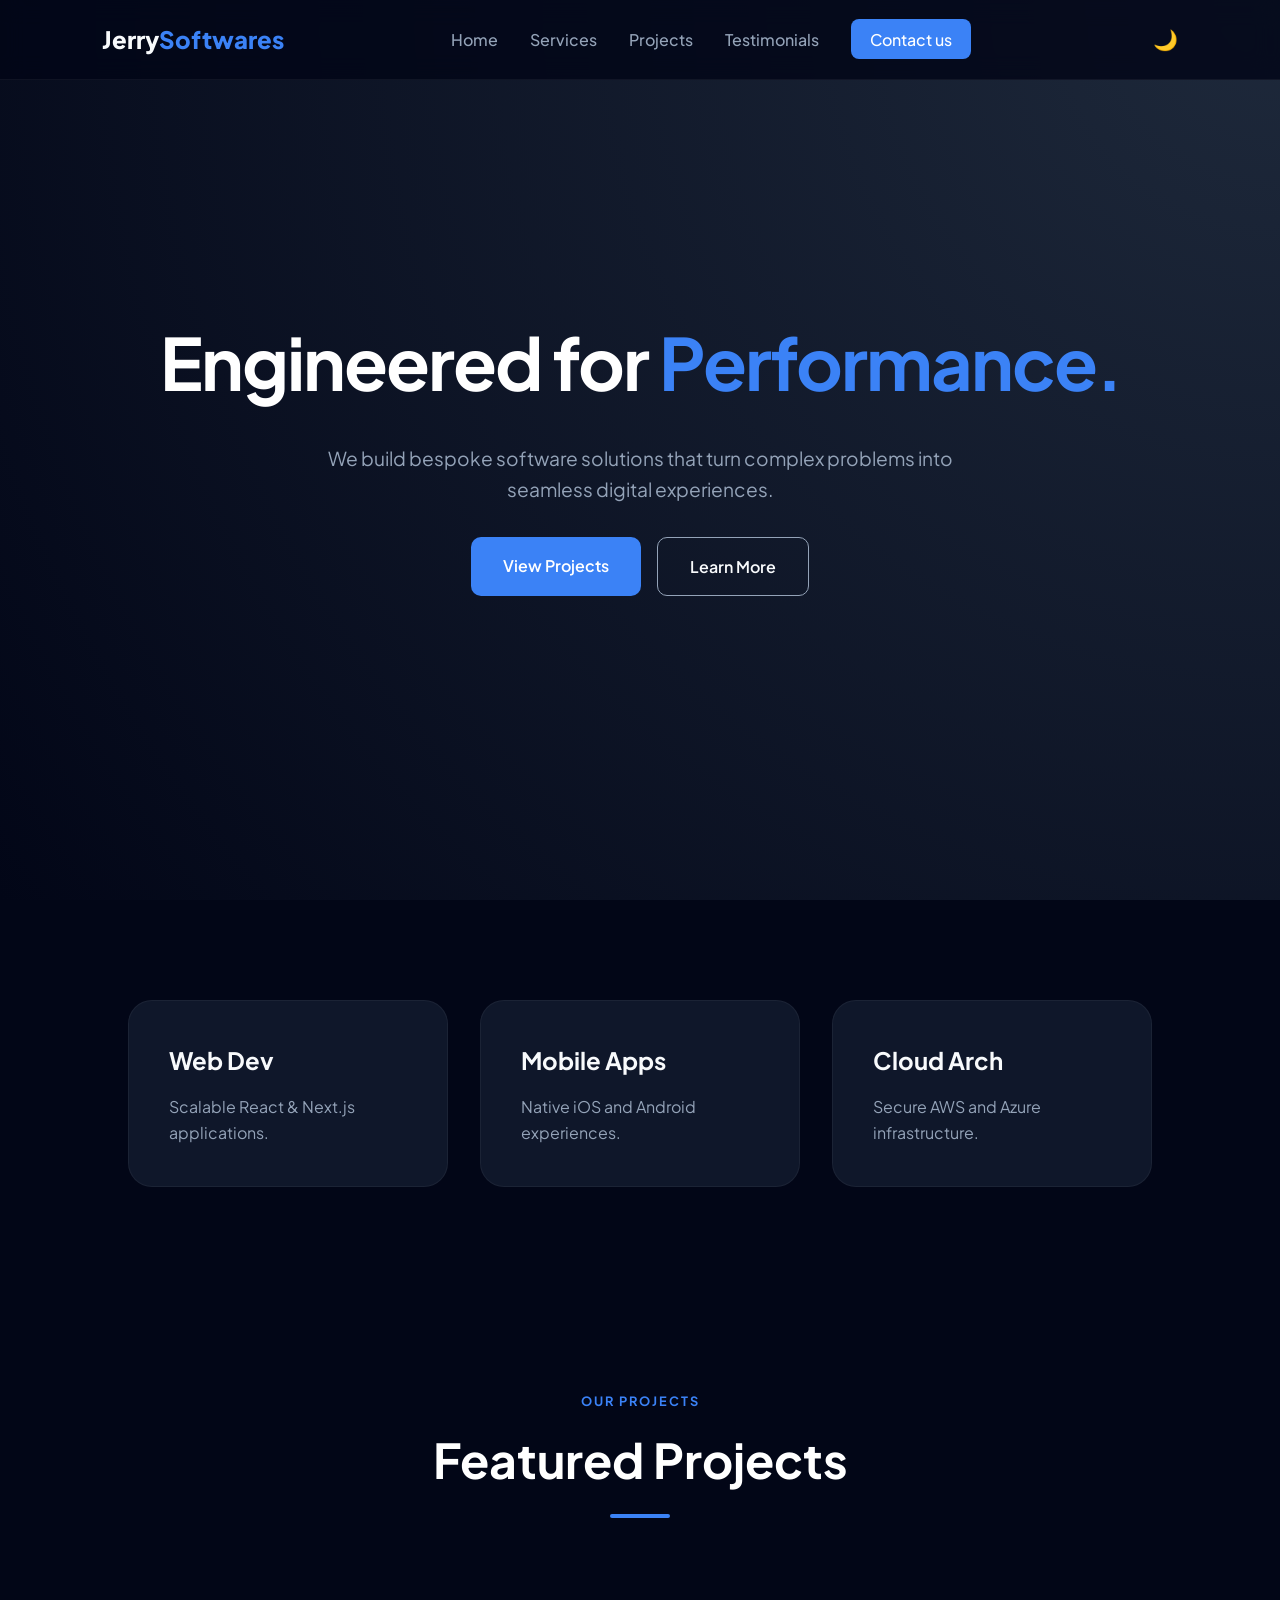
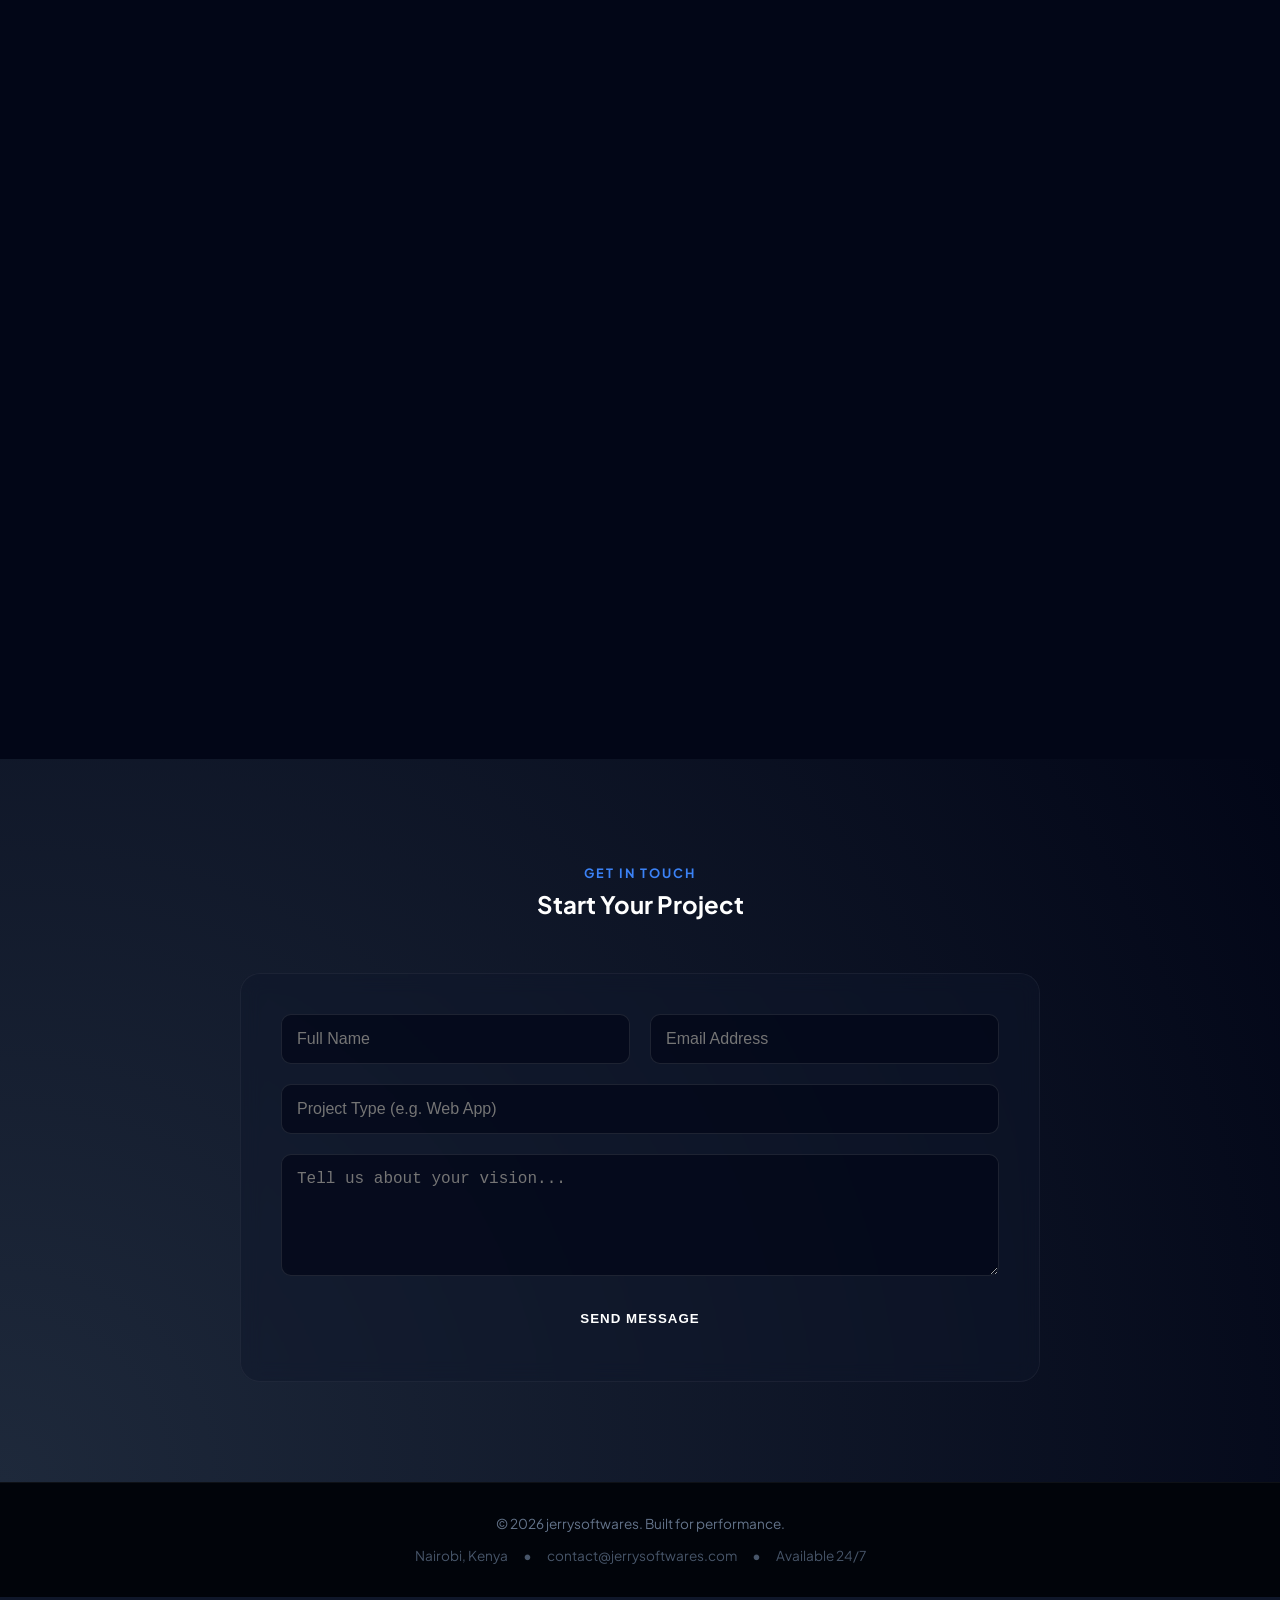
==== index.html @ 104c964c "Rename jerry.html to index.html" ====
<!DOCTYPE html>
<html lang="en">
<head>
    <meta charset="UTF-8">
    <meta name="viewport" content="width=device-width, initial-scale=1.0">
    <title>Jerry Softwares | Tech Excellence</title>
    <link rel="stylesheet" href="jerry.css">
    <link href="https://fonts.googleapis.com/css2?family=Plus+Jakarta+Sans:wght@400;600;800&display=swap" rel="stylesheet">
</head>
<body>

    <nav class="navbar">
        <a href="#" class="logo">Jerry<span>Softwares</span></a>
        <ul class="nav-links" id="nav-links">
            <li><a href="#home">Home</a></li>
            <li><a href="#services">Services</a></li>
             <li><a href="#project.html">Projects</a></li>
              <li><a href="#Testimonials">Testimonials</a></li>
            <li><a href="#contact" class="btn-nav">Contact us</a></li>
        </ul>
<!-- Theme toggle button -->
<button id="theme-toggle" class="theme-btn">🌙</button>


        <div class="menu-toggle" id="mobile-menu">
            <span class="bar"></span>
            <span class="bar"></span>
            <span class="bar"></span>
        </div>
    </nav>

    <header class="hero" id="home">
        <div class="hero-container">
            <h1>Engineered for <span class="accent">Performance.</span></h1>
            <p>We build bespoke software solutions that turn complex problems into seamless digital experiences.</p>
            <div class="hero-btns">
                <a href="#" class="btn-primary">View Projects</a>
                <a href="#" class="btn-secondary">Learn More</a>
            </div>
        </div>
    </header>

    <section class="services" id="services">
        <div class="card">
            <h3>Web Dev</h3>
            <p>Scalable React & Next.js applications.</p>
        </div>
        <div class="card">
            <h3>Mobile Apps</h3>
            <p>Native iOS and Android experiences.</p>
        </div>
        <div class="card">
            <h3>Cloud Arch</h3>
            <p>Secure AWS and Azure infrastructure.</p>
        </div>
    </section>


    <!-----project section-->

    <section class="projects" id="portfolio">
    <div class="projects-header">
        <span class="badge">Our PROJECTS</span>
        <h1>Featured Projects</h1>
        <div class="heading-line"></div>
    </div>

    <div class="projects-grid">
        <div class="project-card">
            <div class="project-image" style="background-image: url('https://images.unsplash.com/photo-1460925895917-afdab827c52f?auto=format&fit=crop&q=80&w=500')"></div>
            <div class="project-overlay">
                <div class="project-info">
                    <h3>FinTech Dashboard</h3>
                    <p>Web Application</p>
                    <a href="#" class="view-btn">View Case Study</a>
                </div>
            </div>
        </div>

        <div class="project-card">
            <div class="project-image" style="background-image: url('https://images.unsplash.com/photo-1512941937669-90a1b58e7e9c?auto=format&fit=crop&q=80&w=500')"></div>
            <div class="project-overlay">
                <div class="project-info">
                    <h3>E-Commerce Mobile</h3>
                    <p>iOS & Android</p>
                    <a href="#" class="view-btn">View Case Study</a>
                </div>
            </div>
        </div>

        <div class="project-card">
            <div class="project-image" style="background-image: url('https://images.unsplash.com/photo-1551288049-bebda4e38f71?auto=format&fit=crop&q=80&w=500')"></div>
            <div class="project-overlay">
                <div class="project-info">
                    <h3>AI Analytics Tool</h3>
                    <p>SaaS Platform</p>
                    <a href="#" class="view-btn">View Case Study</a>
                </div>
            </div>
        </div>
    </div>
</section>

    <script src="Jerry.js"></script>

    <!----Contact section-->

    <section class="contact" id="contact">
    <div class="contact-header">
        <span class="badge">Get In Touch</span>
        <h1>Start Your Project</h1>
    </div>

    <div class="contact-container">
        <form id="contact-form">
            <div class="input-group">
                <input type="text" id="name" required placeholder="Full Name">
                <input type="email" id="email" required placeholder="Email Address">
            </div>
            <input type="text" id="subject" placeholder="Project Type (e.g. Web App)">
            <textarea id="message" rows="5" required placeholder="Tell us about your vision..."></textarea>
            <button type="submit" class="submit-btn">Send Message</button>
        </form>
    </div>
</section>

    <!------Footer section-->

    <footer>
    <div class="footer-content">
        <p>&copy; 2026 jerrysoftwares. Built for performance.</p>
        <div class="footer-info">
            <span>Nairobi, Kenya</span>
            <span class="dot">•</span>
            <span>contact@jerrysoftwares.com</span>
            <span class="dot">•</span>
            <span>Available 24/7</span>
        </div>
    </div>
</footer>
</body>
</html>
---- jerry.css ----
:root {
    --bg: #020617;
    --card-bg: #0f172a;
    --primary: #3b82f6;
    --text-main: #f8fafc;
    --text-dim: #94a3b8;
    --nav-height: 80px;
}

* {
    margin: 0;
    padding: 0;
    box-sizing: border-box;
}

html {
    scroll-behavior: smooth;
}

body {
    font-family: 'Plus Jakarta Sans', sans-serif;
    background-color: var(--bg);
    color: var(--text-main);
    line-height: 1.6;
}

/* Navbar */
.navbar {
    height: var(--nav-height);
    display: flex;
    justify-content: space-between;
    align-items: center;
    padding: 0 8%;
    position: fixed;
    top: 0;
    width: 100%;
    background: rgba(2, 6, 23, 0.8);
    backdrop-filter: blur(12px);
    z-index: 1000;
    border-bottom: 1px solid rgba(255, 255, 255, 0.05);
}

.logo {
    font-size: 1.5rem;
    font-weight: 800;
    text-decoration: none;
    color: var(--text-main);
}

.logo span { color: var(--primary); }

.nav-links {
    display: flex;
    list-style: none;
    gap: 2rem;
    align-items: center;
}

.nav-links a {
    text-decoration: none;
    color: var(--text-dim);
    font-weight: 500;
    transition: 0.3s;
}

.nav-links a:hover { color: var(--primary); }

.btn-nav {
    background: var(--primary);
    color: white !important;
    padding: 0.6rem 1.2rem;
    border-radius: 8px;
}

/* Hero Section */
.hero {
    height: 100vh;
    display: flex;
    align-items: center;
    justify-content: center;
    text-align: center;
    padding: 0 5%;
    background: radial-gradient(circle at top right, #1e293b, #020617);
}

.hero h1 {
    font-size: clamp(2.5rem, 6vw, 4.5rem);
    margin-bottom: 1.5rem;
    letter-spacing: -2px;
}

.accent { color: var(--primary); }

.hero p {
    color: var(--text-dim);
    font-size: 1.2rem;
    max-width: 700px;
    margin: 0 auto 2rem;
}

.hero-btns {
    display: flex;
    gap: 1rem;
    justify-content: center;
}

.btn-primary, .btn-secondary {
    padding: 1rem 2rem;
    border-radius: 10px;
    text-decoration: none;
    font-weight: 600;
    transition: 0.3s;
}

.btn-primary { background: var(--primary); color: white; }
.btn-secondary { border: 1px solid var(--text-dim); color: var(--text-main); }

/* Responsive Grid for Services */
.services {
    display: grid;
    grid-template-columns: repeat(auto-fit, minmax(300px, 1fr));
    gap: 2rem;
    padding: 5rem 8%;
}

.card {
    background: var(--card-bg);
    padding: 2.5rem;
    border-radius: 20px;
    border: 1px solid rgba(255, 255, 255, 0.05);
    transition: 0.3s;
}

.card:hover {
    transform: translateY(-10px);
    border-color: var(--primary);
}

/* Mobile Menu Toggle */
.menu-toggle {
    display: none;
    cursor: pointer;
}

.bar {
    display: block;
    width: 25px;
    height: 3px;
    margin: 5px;
    background-color: white;
    transition: 0.3s;
}

@media (max-width: 768px) {
    .menu-toggle { display: block; }
    .nav-links {
        position: absolute;
        top: 80px;
        left: -100%;
        flex-direction: column;
        background: var(--bg);
        width: 100%;
        text-align: center;
        transition: 0.4s;
        padding: 2rem 0;
    }
    .nav-links.active { left: 0; }
    .hero-btns { flex-direction: column; }
}

/* Section Layout */
.services {
    padding: 100px 10%;
    background-color: #020617; /* Deep Navy/Black */
    color: white;
}

/* Heading Styling */
.services-header {
    text-align: center;
    margin-bottom: 60px;
}

.subtitle {
    color: #3b82f6;
    text-transform: uppercase;
    letter-spacing: 2px;
    font-weight: 700;
    font-size: 0.8rem;
    margin-bottom: 10px;
}

.services-header h1 {
    font-size: clamp(2rem, 5vw, 3rem);
    font-weight: 800;
    margin: 0;
}

.underline {
    width: 50px;
    height: 4px;
    background: #3b82f6;
    margin: 15px auto 0;
    border-radius: 10px;
}

/* The Grid System */
.services-grid {
    display: grid;
    /* Automatically creates columns based on screen width */
    grid-template-columns: repeat(auto-fit, minmax(300px, 1fr));
    gap: 30px;
}

/* Card Styling */
.card {
    background: #0f172a;
    padding: 40px;
    border-radius: 24px;
    border: 1px solid rgba(255, 255, 255, 0.05);
    transition: all 0.4s cubic-bezier(0.175, 0.885, 0.32, 1.275);
    text-align: left;
}

.card:hover {
    transform: translateY(-12px);
    border-color: #3b82f6;
    box-shadow: 0 20px 40px rgba(0, 0, 0, 0.4);
}

.icon-box {
    font-size: 2rem;
    background: rgba(59, 130, 246, 0.1);
    width: 60px;
    height: 60px;
    display: flex;
    align-items: center;
    justify-content: center;
    border-radius: 12px;
    margin-bottom: 25px;
}

.card h3 {
    font-size: 1.5rem;
    margin-bottom: 15px;
    color: #f8fafc;
}

.card p {
    color: #94a3b8;
    line-height: 1.6;
}

/*projects*/
/* Projects Section */
.projects {
    padding: 100px 8%;
    background: #020617;
}

.projects-header {
    text-align: center;
    margin-bottom: 60px;
}

/* Re-using the header styles from services for consistency */
.badge { color: #3b82f6; font-weight: 700; letter-spacing: 2px; text-transform: uppercase; font-size: 0.8rem; }
.projects-header h1 { color: white; font-size: 3rem; margin-top: 10px; }
.heading-line { width: 60px; height: 4px; background: #3b82f6; margin: 15px auto; border-radius: 10px; }

/* The Portfolio Grid */
.projects-grid {
    display: grid;
    grid-template-columns: repeat(auto-fit, minmax(350px, 1fr));
    gap: 25px;
}

.project-card {
    position: relative;
    border-radius: 20px;
    overflow: hidden;
    aspect-ratio: 16 / 10;
    cursor: pointer;
}

.project-image {
    width: 100%;
    height: 100%;
    background-size: cover;
    background-position: center;
    transition: transform 0.6s cubic-bezier(0.165, 0.84, 0.44, 1);
}

.project-card:hover .project-image {
    transform: scale(1.1);
}

/* Hover Overlay */
.project-overlay {
    position: absolute;
    top: 0;
    left: 0;
    width: 100%;
    height: 100%;
    background: linear-gradient(to top, rgba(15, 23, 42, 0.9), transparent);
    display: flex;
    align-items: flex-end;
    padding: 30px;
    opacity: 0;
    transition: opacity 0.3s ease;
}

.project-card:hover .project-overlay {
    opacity: 1;
}

.project-info h3 {
    color: white;
    font-size: 1.5rem;
    margin-bottom: 5px;
    transform: translateY(20px);
    transition: transform 0.4s ease;
}

.project-info p {
    color: #3b82f6;
    font-weight: 600;
    margin-bottom: 15px;
    transform: translateY(20px);
    transition: transform 0.4s ease 0.1s;
}

.project-card:hover h3, 
.project-card:hover p {
    transform: translateY(0);
}

.view-btn {
    color: white;
    text-decoration: none;
    font-size: 0.9rem;
    border-bottom: 1px solid #3b82f6;
    padding-bottom: 2px;
}

/* Mobile Fix */
@media (max-width: 480px) {
    .projects-grid {
        grid-template-columns: 1fr;
    }
}

/*contact section*/

.contact {
    padding: 100px 8%;
    background: radial-gradient(circle at bottom left, #1e293b, #020617);
}

.contact-header { text-align: center; margin-bottom: 50px; }

.contact-container {
    max-width: 800px;
    margin: 0 auto;
    background: rgba(15, 23, 42, 0.5);
    padding: 40px;
    border-radius: 20px;
    border: 1px solid rgba(255, 255, 255, 0.05);
    backdrop-filter: blur(10px);
}

#contact-form { display: flex; flex-direction: column; gap: 20px; }

.input-group {
    display: grid;
    grid-template-columns: 1fr 1fr;
    gap: 20px;
}

input, textarea {
    width: 100%;
    padding: 15px;
    background: rgba(2, 6, 23, 0.7);
    border: 1px solid rgba(255, 255, 255, 0.1);
    border-radius: 10px;
    color: white;
    font-size: 1rem;
    transition: 0.3s;
}

input:focus, textarea:focus {
    outline: none;
    border-color: var(--blue);
    box-shadow: 0 0 15px rgba(59, 130, 246, 0.2);
}

.submit-btn {
    background: var(--blue);
    color: white;
    padding: 15px;
    border: none;
    border-radius: 10px;
    font-weight: 700;
    cursor: pointer;
    transition: 0.3s;
    text-transform: uppercase;
    letter-spacing: 1px;
}

.submit-btn:hover {
    background: #2563eb;
    transform: translateY(-2px);
    box-shadow: 0 5px 15px rgba(37, 99, 235, 0.4);
}

/* Mobile Responsiveness */
@media (max-width: 600px) {
    .input-group { grid-template-columns: 1fr; }
    .contact-container { padding: 25px; }
}

/*footer section*/
footer {
    text-align: center;
    padding: 30px 8%;
    border-top: 1px solid rgba(255, 255, 255, 0.05);
    background: #01040a;
}

.footer-content {
    display: flex;
    flex-direction: column;
    gap: 10px;
    color: #64748b;
    font-size: 0.85rem;
}

.footer-info {
    display: flex;
    justify-content: center;
    gap: 15px;
    color: #475569;
}

.dot {
    color: var(--blue);
    font-weight: bold;
}

/* Responsive Footer */
@media (max-width: 600px) {
    .footer-info {
        flex-direction: column;
        gap: 5px;
    }
    .dot { display: none; }
}


/*toggleTheme*/

/* Default Dark */
body {
    background-color: #0f172a;
    color: white;
    transition: background-color 0.3s ease, color 0.3s ease;
}

/* Light Mode */
body.light-theme {
    background-color: #ffffff;
    color: #111111;
}

/* Mobile nav active */
.nav-active {
    display: block;
}

/* Theme button */
.theme-btn {
    background: none;
    border: none;
    font-size: 20px;
    cursor: pointer;
    margin-left: 15px;
}
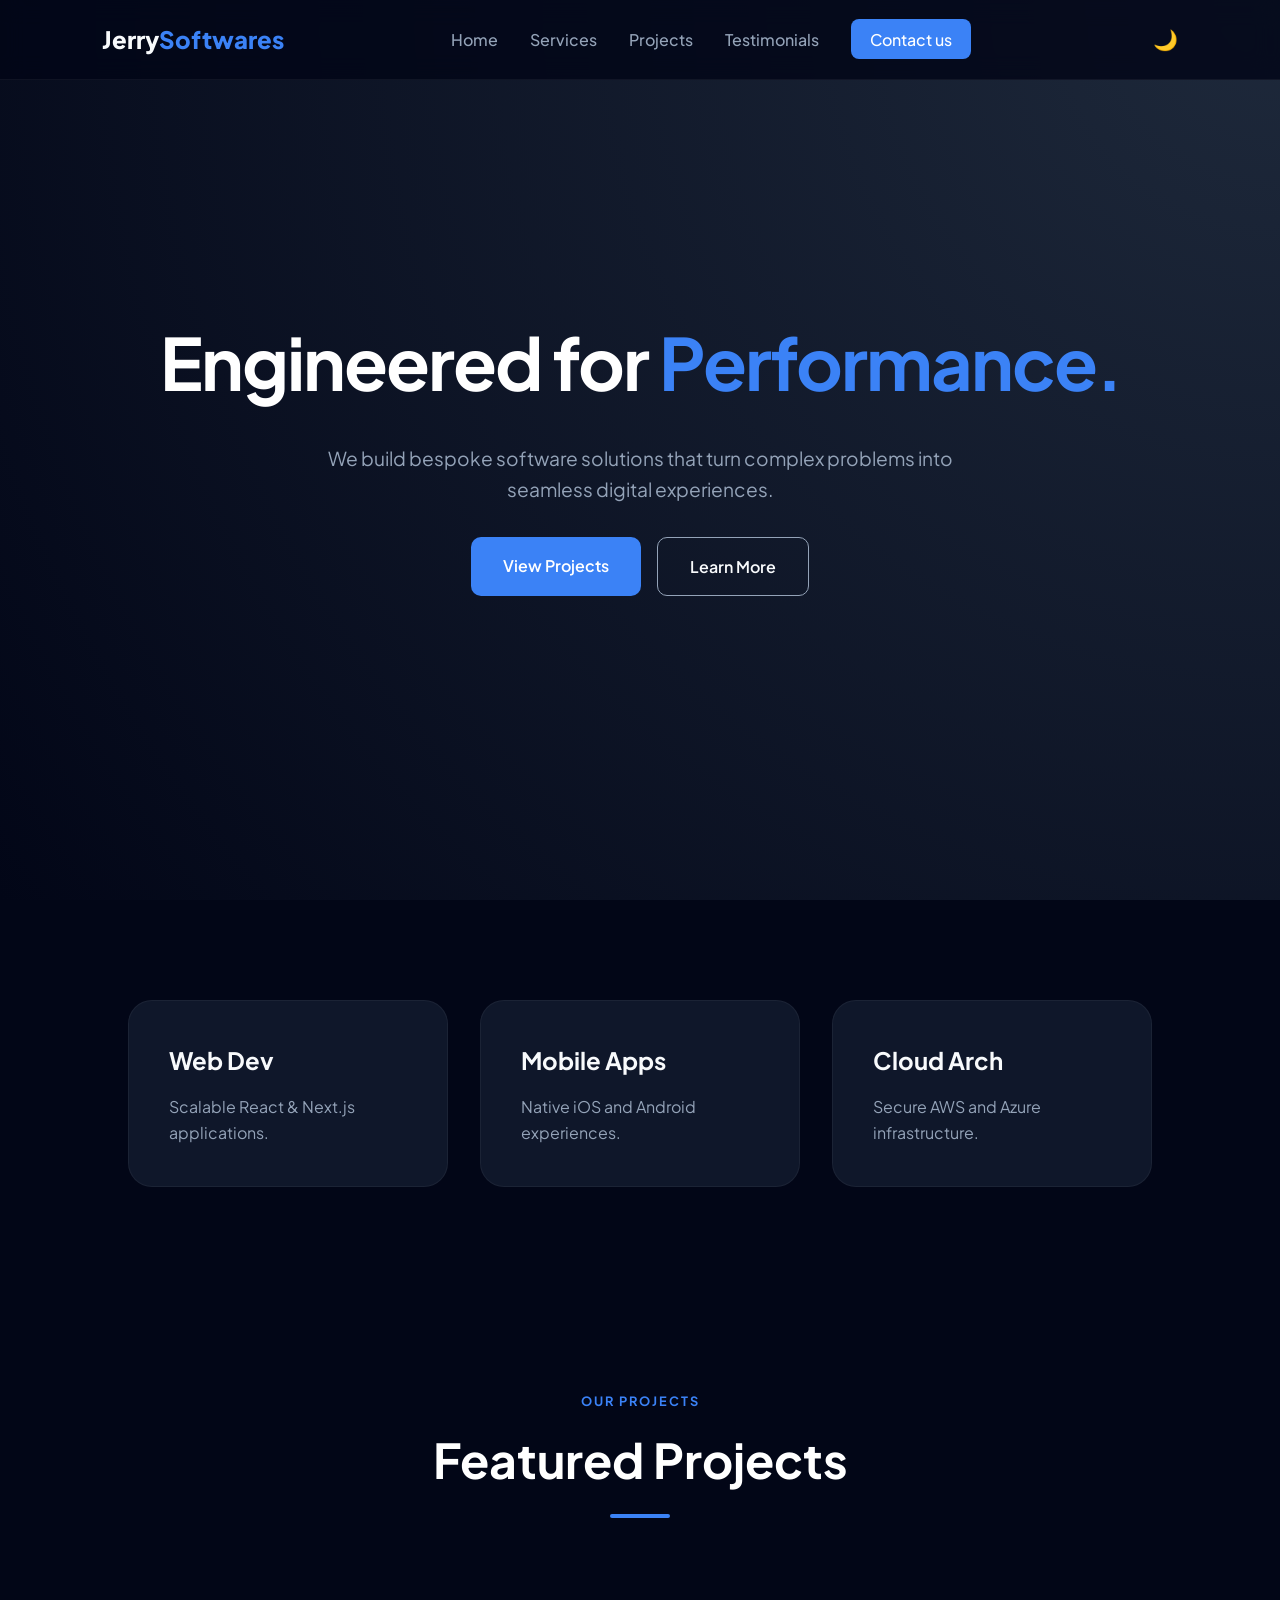
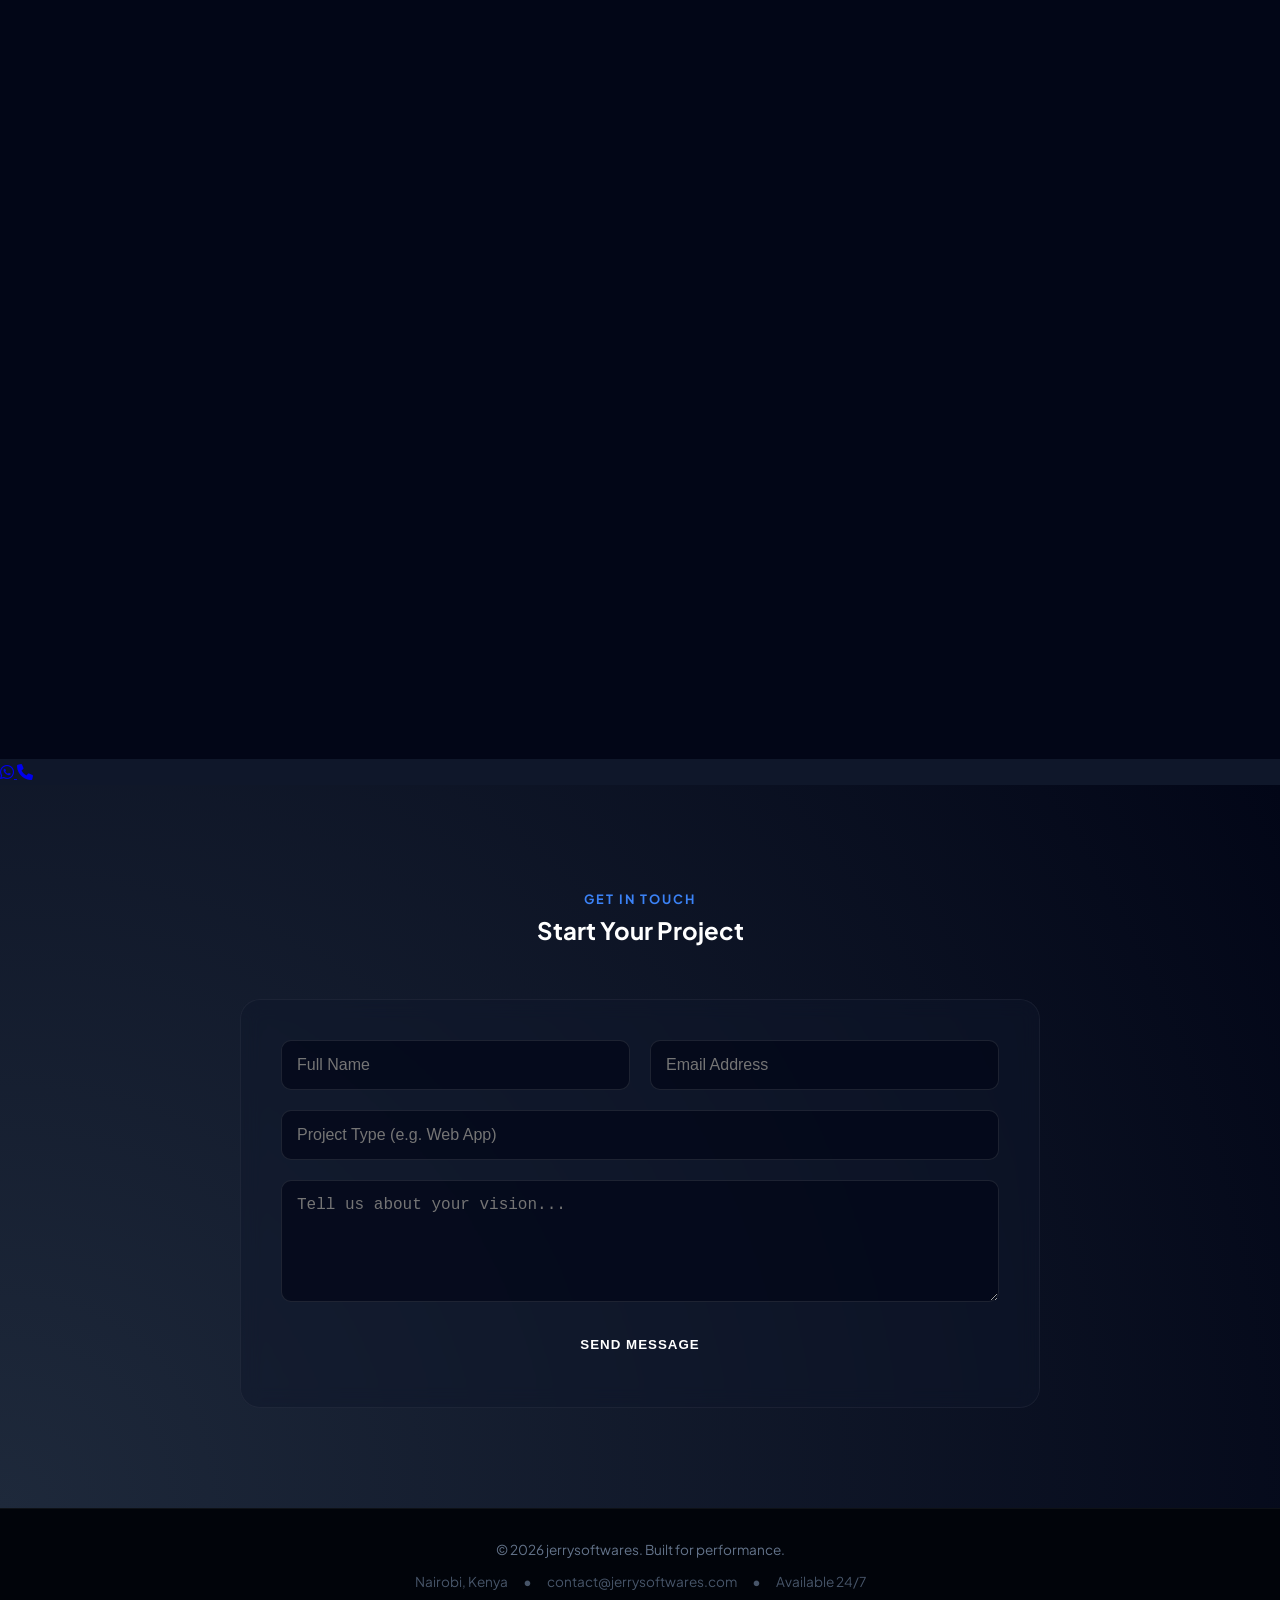
==== commit 13013c56: "Add floating contact buttons for WhatsApp and phone" ====
--- a/index.html
+++ b/index.html
@@ -100,6 +100,17 @@
         </div>
     </div>
 </section>
+    
+<!---call sections-->
+<div class="floating-contact">
+        <a href="https://wa.me/254XXXXXXXXX" class="floating-btn whatsapp" target="_blank" title="Chat on WhatsApp">
+            <i class="fab fa-whatsapp"></i>
+        </a>
+        <a href="tel:+254XXXXXXXXX" class="floating-btn phone" title="Call Us">
+            <i class="fas fa-phone"></i>
+        </a>
+    </div>
+    <link rel="stylesheet" href="https://cdnjs.cloudflare.com/ajax/libs/font-awesome/6.0.0/css/all.min.css">
 
     <script src="Jerry.js"></script>
 
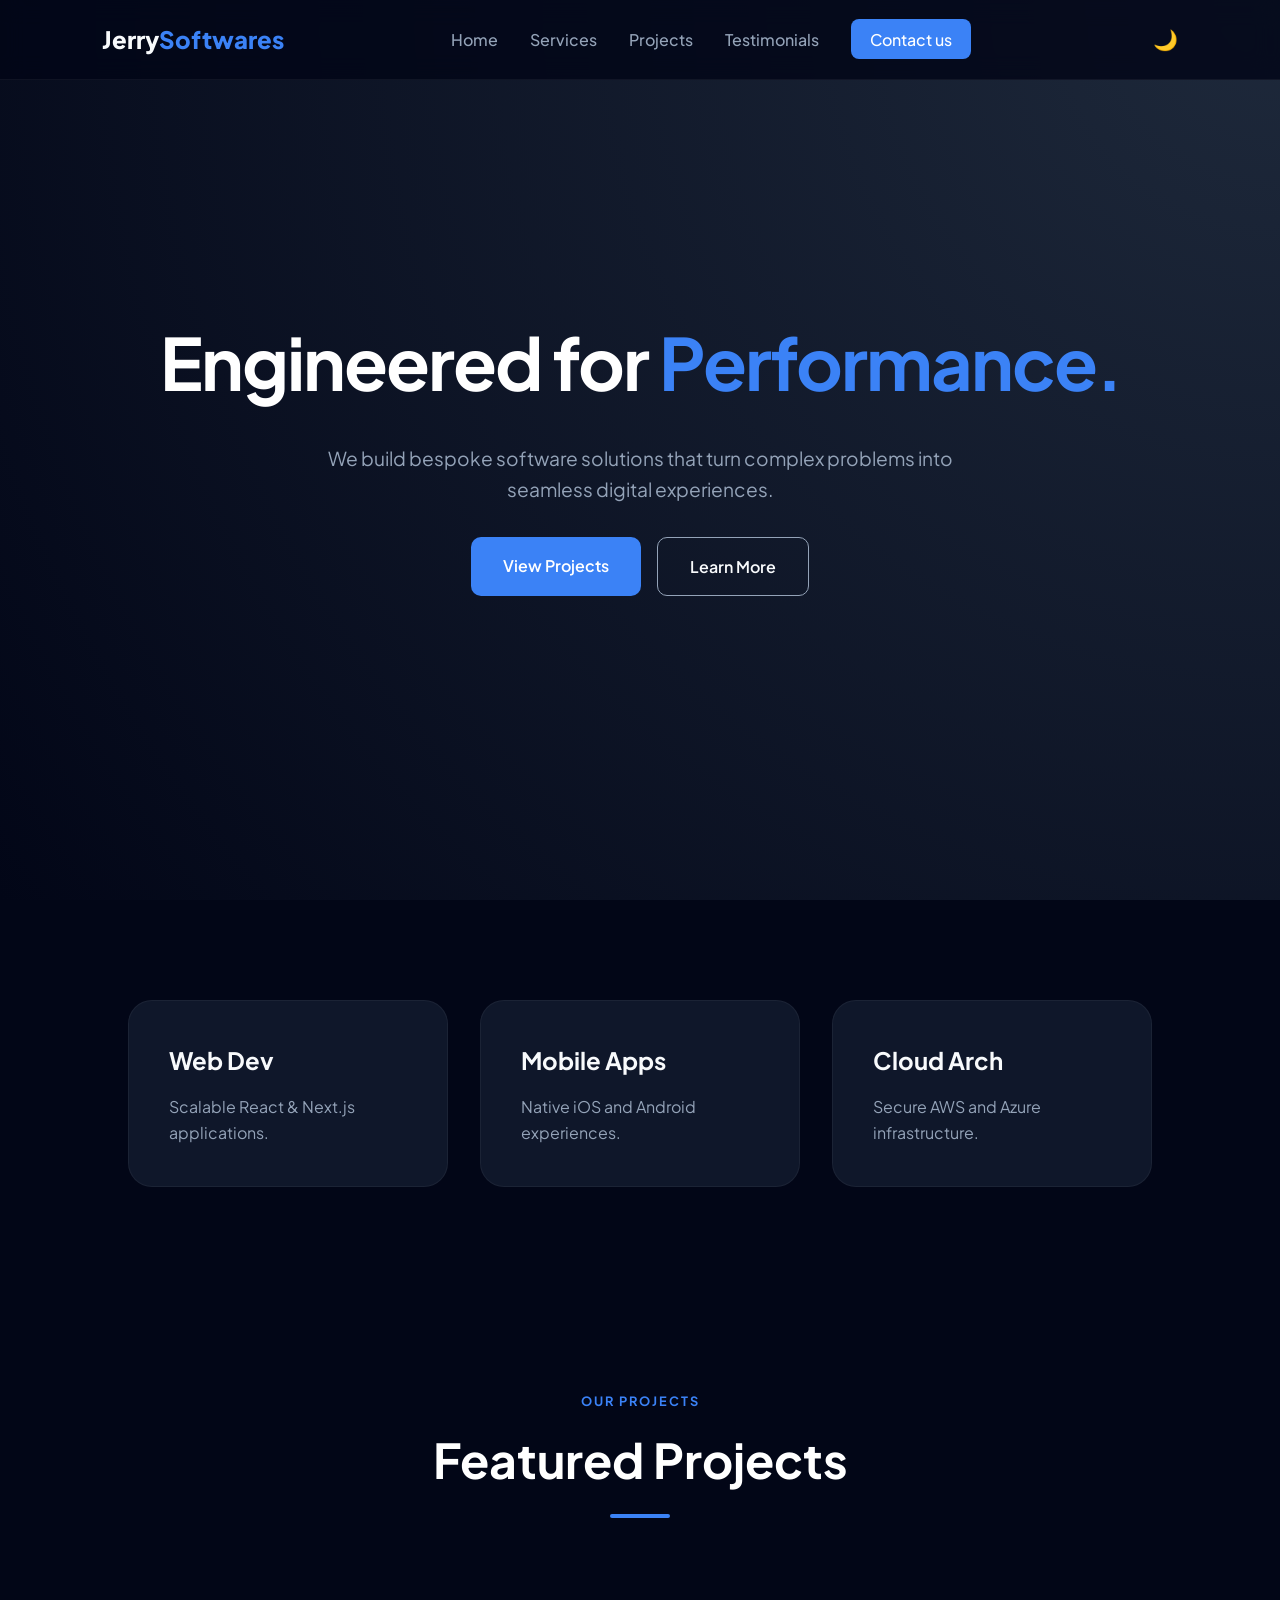
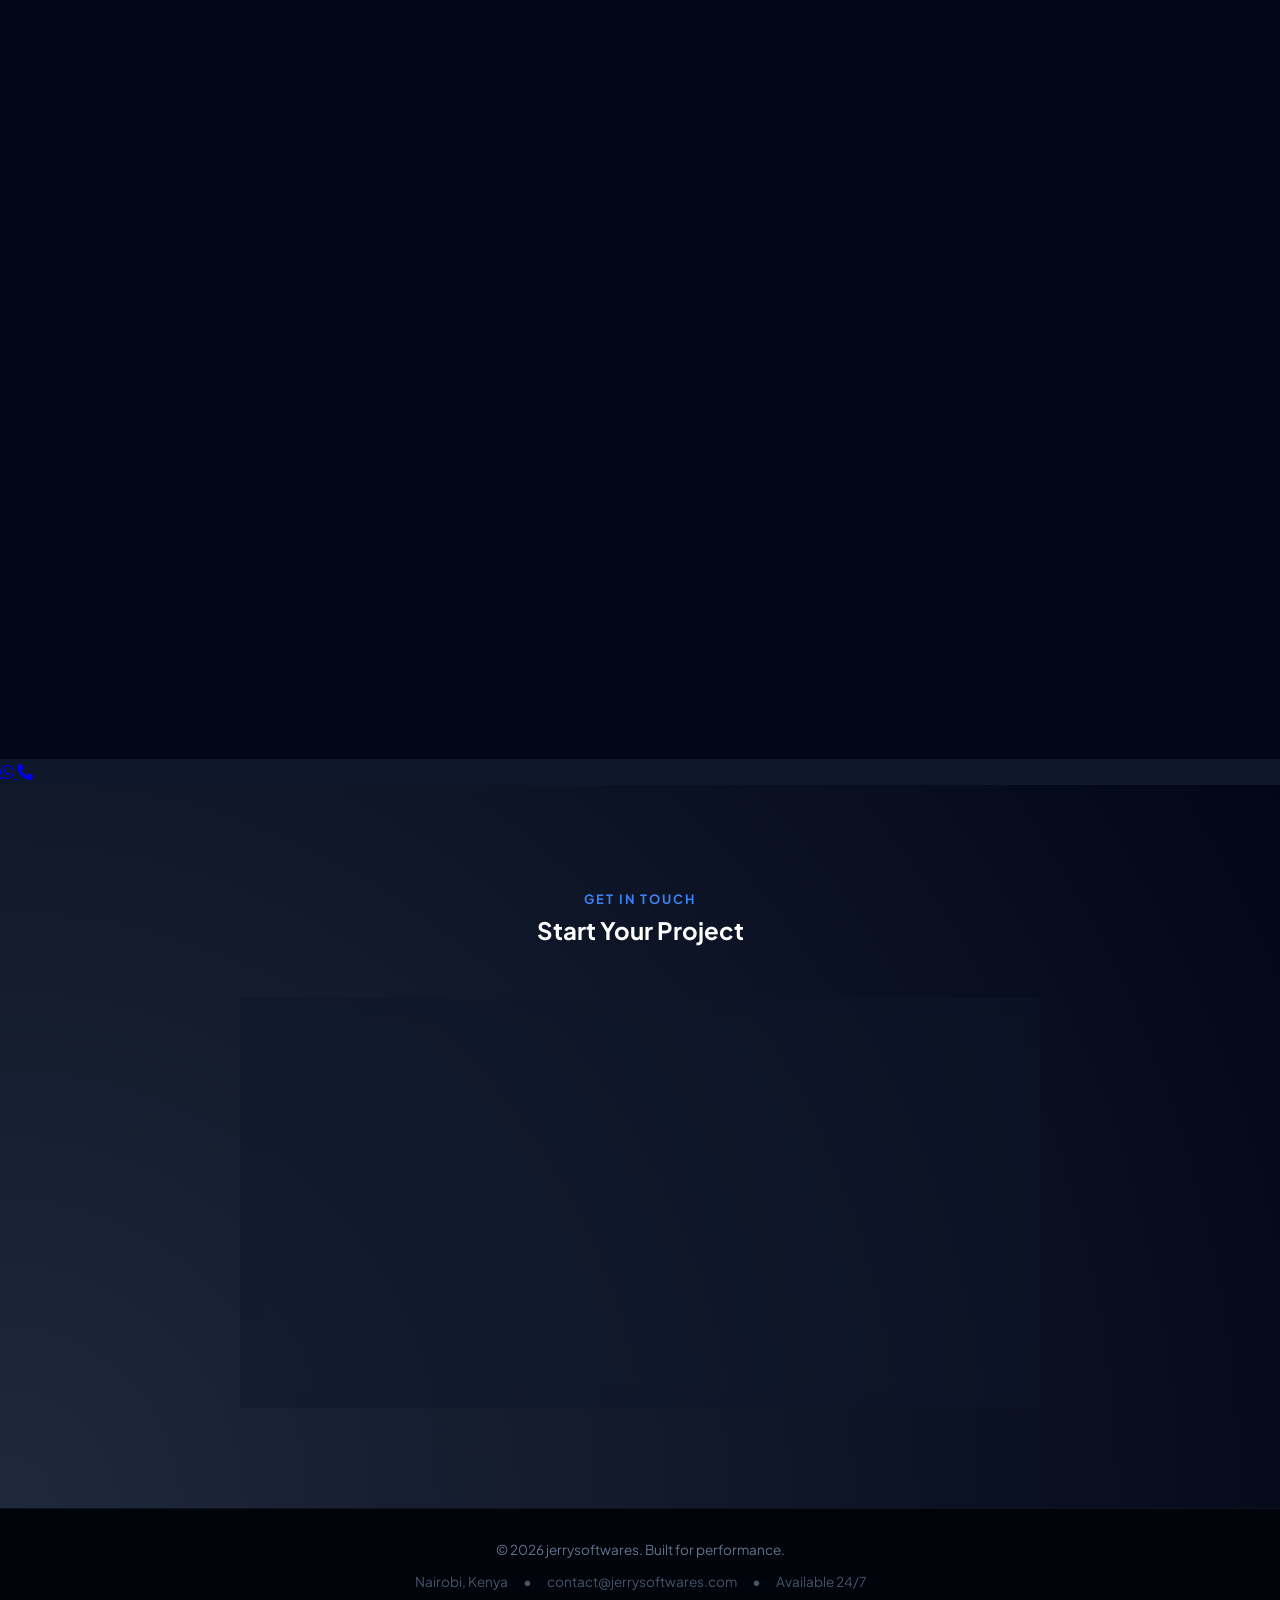
==== commit 2e644cbc: "Replace Jerry.js with index.js in HTML file" ====
--- a/index.html
+++ b/index.html
@@ -112,7 +112,7 @@
     </div>
     <link rel="stylesheet" href="https://cdnjs.cloudflare.com/ajax/libs/font-awesome/6.0.0/css/all.min.css">
 
-    <script src="Jerry.js"></script>
+    <script src="index.js"></script>
 
     <!----Contact section-->
 
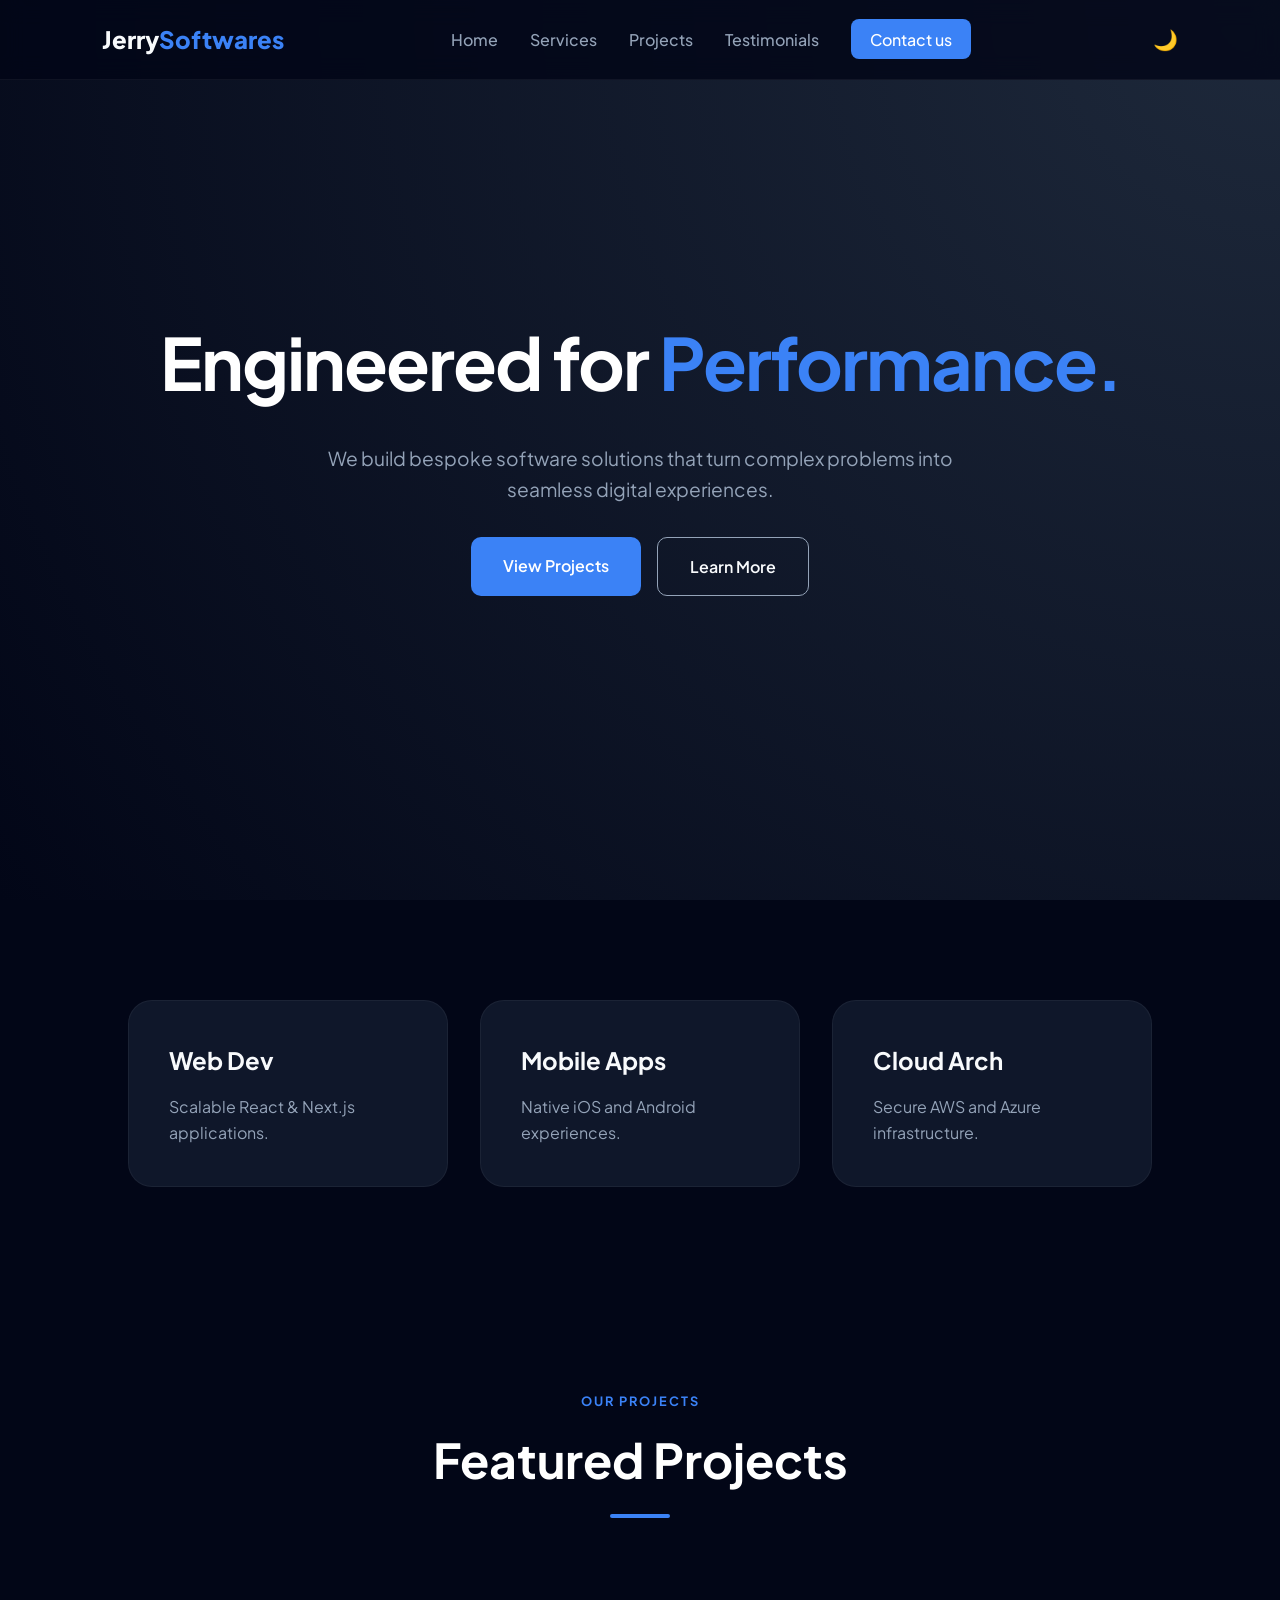
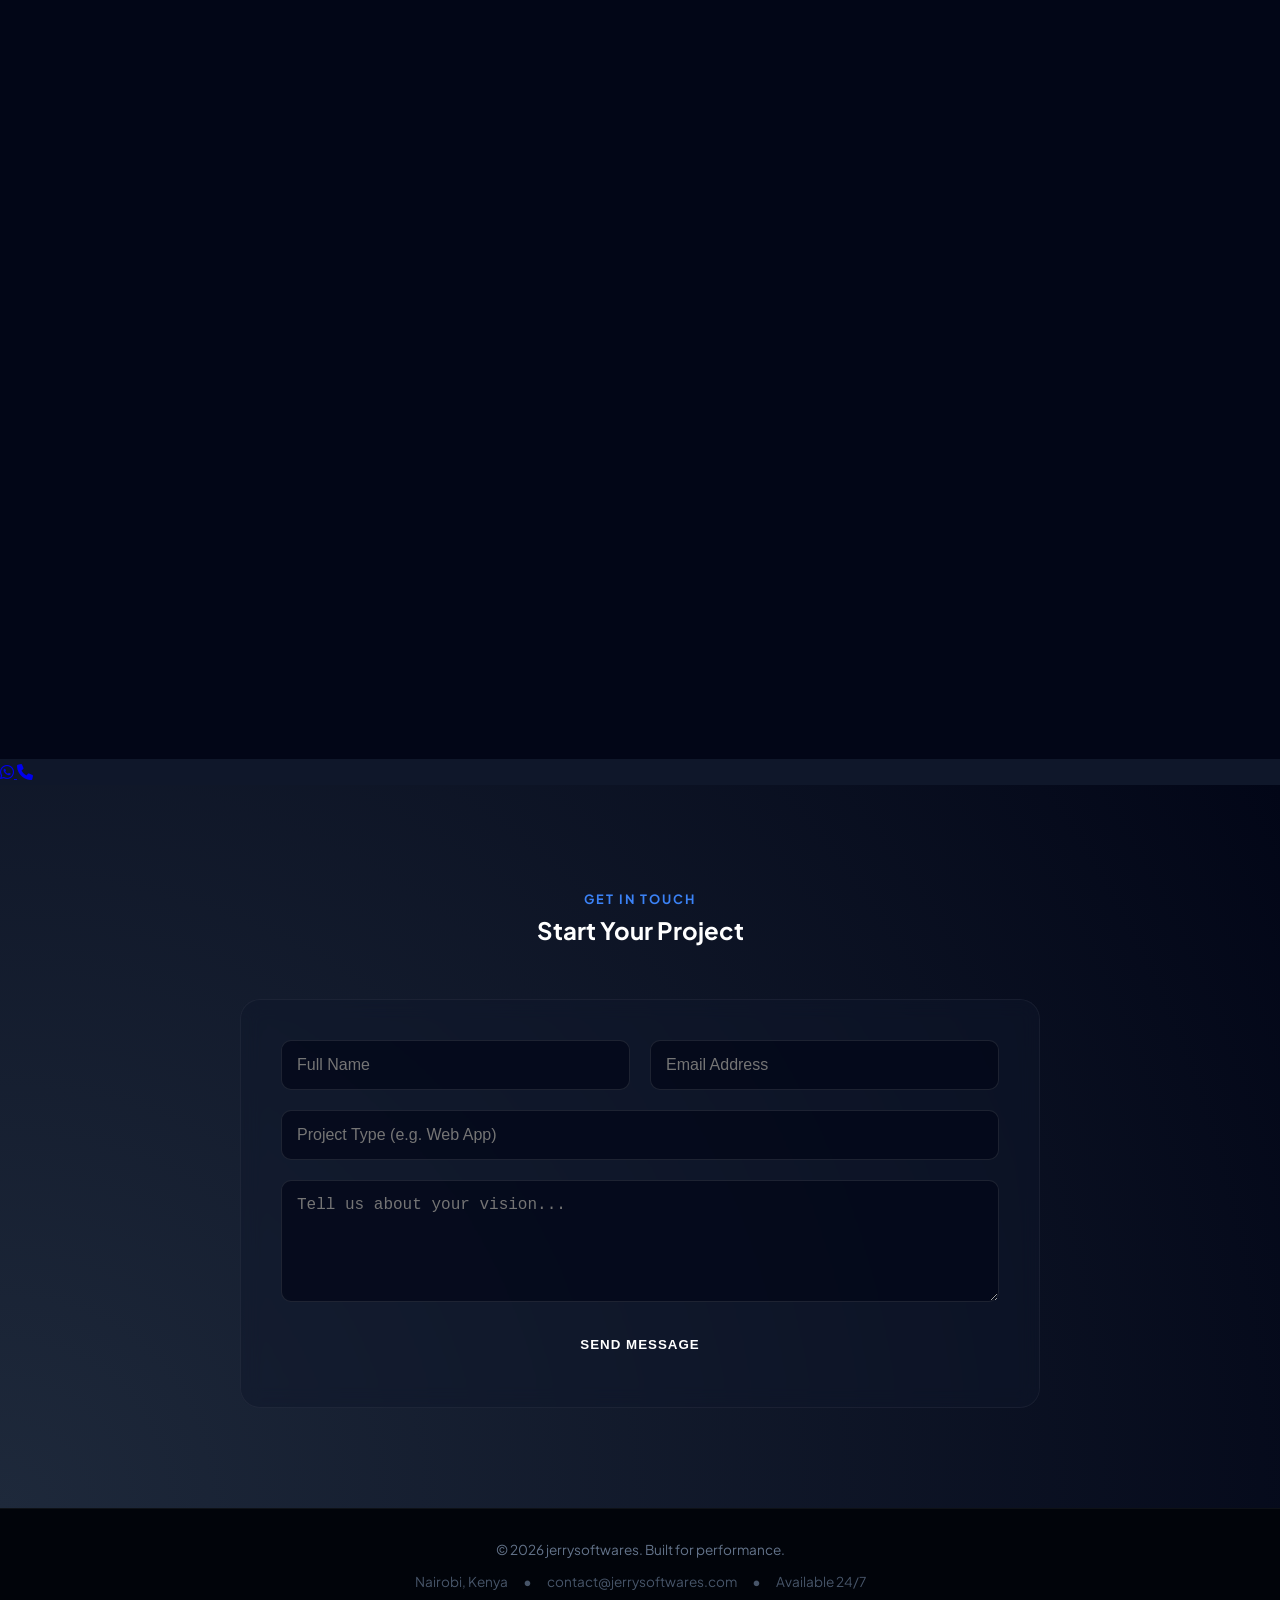
==== commit 93c0c8f0: "Update index.html" ====
--- a/index.html
+++ b/index.html
@@ -5,6 +5,7 @@
     <meta name="viewport" content="width=device-width, initial-scale=1.0">
     <title>Jerry Softwares | Tech Excellence</title>
     <link rel="stylesheet" href="jerry.css">
+    <link href="https://fonts.googleapis.com/css2?family=Plus+Jakarta+Sans:wght@400;600;800&display=swap" rel="stylesheet">
     <link href="https://fonts.googleapis.com/css2?family=Plus+Jakarta+Sans:wght@400;600;800&display=swap" rel="stylesheet">
 </head>
 <body>
